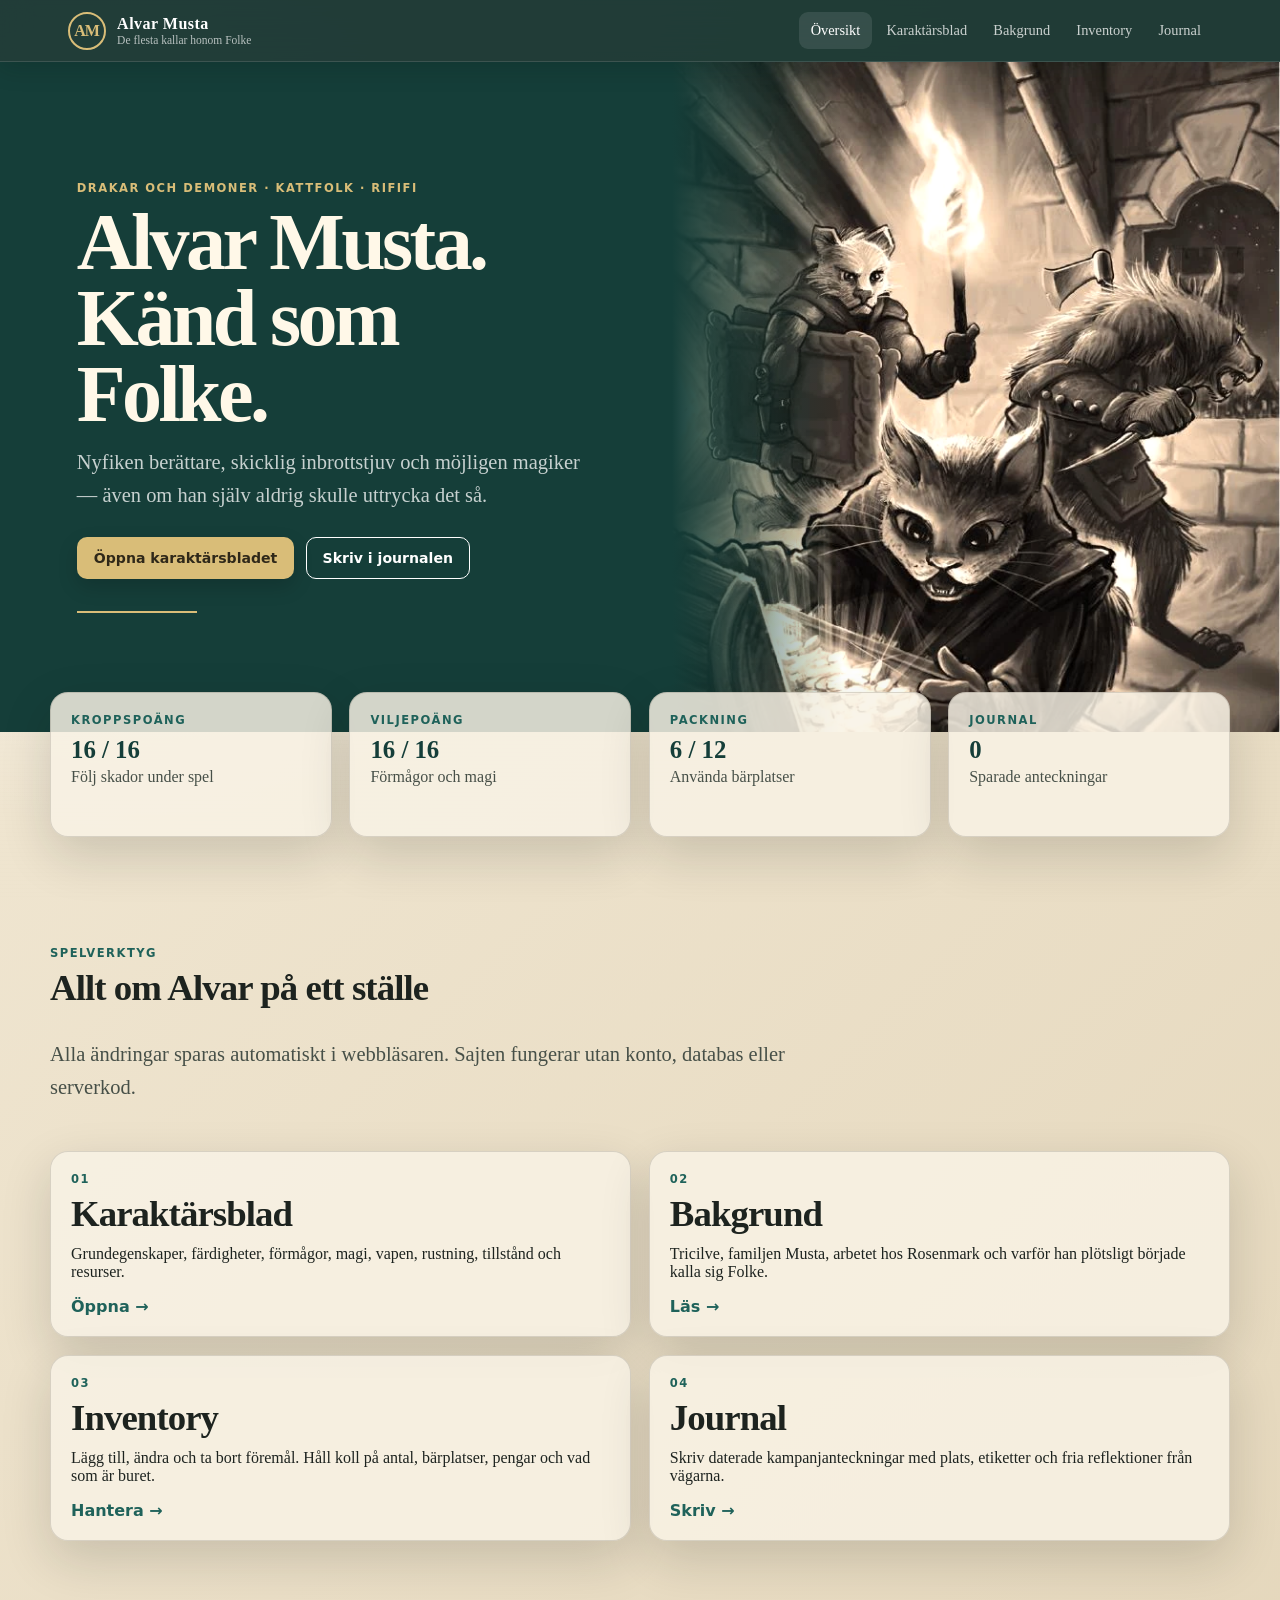
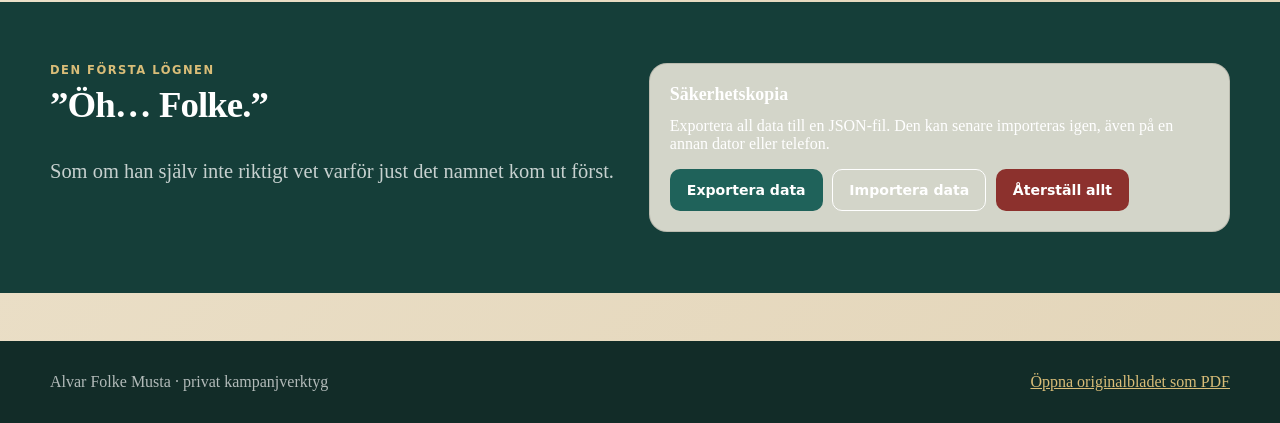
==== index.html @ 30d2c409 "DoD .1" ====
<!doctype html>
<html lang="sv">
<head>
  <meta charset="utf-8">
  <meta name="viewport" content="width=device-width, initial-scale=1">
  <meta name="description" content="Karaktärssida och kampanjverktyg för Alvar Folke Musta i Drakar och Demoner.">
  <title>Alvar Musta — känd som Folke</title>
  <link rel="icon" href="assets/images/favicon.svg" type="image/svg+xml">
  <link rel="stylesheet" href="assets/css/styles.css">
  <script defer src="assets/js/app.js"></script>
  <script defer src="assets/js/home.js"></script>
</head>
<body>
  <header class="site-header">
    <div class="header-inner">
      <a class="brand" href="index.html">
        <span class="brand-mark">AM</span>
        <span><strong>Alvar Musta</strong><small>De flesta kallar honom Folke</small></span>
      </a>
      <button class="nav-toggle" type="button" aria-expanded="false" aria-label="Öppna meny">Meny</button>
      <nav class="site-nav" aria-label="Huvudmeny">
        <a class="active" href="index.html">Översikt</a>
        <a href="character.html">Karaktärsblad</a>
        <a href="background.html">Bakgrund</a>
        <a href="inventory.html">Inventory</a>
        <a href="journal.html">Journal</a>
      </nav>
    </div>
  </header>

  <main>
    <section class="hero">
      <div class="hero-copy">
        <p class="eyebrow">Drakar och Demoner · Kattfolk · Rififi</p>
        <h1>Alvar Musta.<br>Känd som Folke.</h1>
        <p class="lead">Nyfiken berättare, skicklig inbrottstjuv och möjligen magiker — även om han själv aldrig skulle uttrycka det så.</p>
        <div class="hero-actions">
          <a class="btn btn-primary" href="character.html">Öppna karaktärsbladet</a>
          <a class="btn btn-ghost" href="journal.html">Skriv i journalen</a>
        </div>
      </div>
      <div class="hero-art">
        <img src="assets/images/kattfolkstjuvar.webp" alt="Kattfolkstjuvar undersöker en skattkista i ett stenvalv">
      </div>
    </section>

    <section class="quick-facts container">
      <div class="grid grid-4">
        <div class="card fact"><p class="eyebrow">Kroppspoäng</p><strong id="home-hp">16 / 16</strong><span>Följ skador under spel</span></div>
        <div class="card fact"><p class="eyebrow">Viljepoäng</p><strong id="home-wp">16 / 16</strong><span>Förmågor och magi</span></div>
        <div class="card fact"><p class="eyebrow">Packning</p><strong id="home-inventory">6 / 12</strong><span>Använda bärplatser</span></div>
        <div class="card fact"><p class="eyebrow">Journal</p><strong id="home-journal">0</strong><span>Sparade anteckningar</span></div>
      </div>
    </section>

    <section class="section container">
      <div class="page-head">
        <p class="eyebrow">Spelverktyg</p>
        <h2>Allt om Alvar på ett ställe</h2>
        <p class="lead">Alla ändringar sparas automatiskt i webbläsaren. Sajten fungerar utan konto, databas eller serverkod.</p>
      </div>
      <div class="grid grid-2">
        <a class="card link-card" href="character.html">
          <p class="eyebrow">01</p>
          <h2>Karaktärsblad</h2>
          <p>Grundegenskaper, färdigheter, förmågor, magi, vapen, rustning, tillstånd och resurser.</p>
          <span class="arrow">Öppna →</span>
        </a>
        <a class="card link-card" href="background.html">
          <p class="eyebrow">02</p>
          <h2>Bakgrund</h2>
          <p>Tricilve, familjen Musta, arbetet hos Rosenmark och varför han plötsligt började kalla sig Folke.</p>
          <span class="arrow">Läs →</span>
        </a>
        <a class="card link-card" href="inventory.html">
          <p class="eyebrow">03</p>
          <h2>Inventory</h2>
          <p>Lägg till, ändra och ta bort föremål. Håll koll på antal, bärplatser, pengar och vad som är buret.</p>
          <span class="arrow">Hantera →</span>
        </a>
        <a class="card link-card" href="journal.html">
          <p class="eyebrow">04</p>
          <h2>Journal</h2>
          <p>Skriv daterade kampanjanteckningar med plats, etiketter och fria reflektioner från vägarna.</p>
          <span class="arrow">Skriv →</span>
        </a>
      </div>
    </section>

    <section class="section section-dark">
      <div class="container grid grid-2">
        <div>
          <p class="eyebrow">Den första lögnen</p>
          <h2>”Öh… Folke.”</h2>
          <p class="lead">Som om han själv inte riktigt vet varför just det namnet kom ut först.</p>
        </div>
        <div class="card card-flat">
          <h3>Säkerhetskopia</h3>
          <p>Exportera all data till en JSON-fil. Den kan senare importeras igen, även på en annan dator eller telefon.</p>
          <div class="tools">
            <button class="btn btn-secondary" type="button" data-export>Exportera data</button>
            <label class="btn btn-ghost" for="import-home">Importera data</label>
            <input id="import-home" type="file" accept="application/json,.json" data-import hidden>
            <button class="btn btn-danger" type="button" data-reset>Återställ allt</button>
          </div>
        </div>
      </div>
    </section>
  </main>

  <footer class="site-footer">
    <div class="container footer-inner">
      <span>Alvar Folke Musta · privat kampanjverktyg</span>
      <a href="assets/docs/Alvar-Folke-Musta-karaktarsblad.pdf">Öppna originalbladet som PDF</a>
    </div>
  </footer>
  <div id="toast" class="toast" role="status" aria-live="polite"></div>
</body>
</html>
---- assets/css/styles.css ----
:root {
  --ink: #1d231f;
  --ink-soft: #475048;
  --paper: #efe5cf;
  --paper-light: #f8f2e5;
  --paper-dark: #d8c9aa;
  --green: #1f625a;
  --green-dark: #153e39;
  --gold: #b58a45;
  --gold-light: #d9bd78;
  --red: #8c312d;
  --shadow: 0 18px 50px rgba(20, 24, 20, 0.16);
  --line: rgba(57, 67, 57, 0.2);
  --radius: 18px;
}

* { box-sizing: border-box; }
html { scroll-behavior: smooth; }
body {
  margin: 0;
  color: var(--ink);
  font-family: Georgia, 'Times New Roman', serif;
  background:
    radial-gradient(circle at 12% 15%, rgba(255,255,255,.72), transparent 26%),
    radial-gradient(circle at 88% 10%, rgba(181,138,69,.12), transparent 22%),
    linear-gradient(135deg, #f3ead7 0%, #e3d5b9 100%);
  min-height: 100vh;
}
body::before {
  content: '';
  position: fixed;
  inset: 0;
  pointer-events: none;
  opacity: .22;
  background-image:
    repeating-linear-gradient(0deg, transparent 0 3px, rgba(70,55,35,.04) 4px),
    repeating-linear-gradient(90deg, transparent 0 5px, rgba(70,55,35,.025) 6px);
  z-index: -1;
}
a { color: var(--green-dark); }
button, input, textarea, select { font: inherit; }
button { cursor: pointer; }
img { max-width: 100%; display: block; }

.site-header {
  position: sticky;
  top: 0;
  z-index: 50;
  backdrop-filter: blur(14px);
  background: rgba(20, 49, 45, .94);
  color: white;
  border-bottom: 1px solid rgba(255,255,255,.12);
  box-shadow: 0 6px 24px rgba(8,20,18,.18);
}
.header-inner {
  max-width: 1180px;
  margin: 0 auto;
  padding: .72rem 1.1rem;
  display: flex;
  align-items: center;
  gap: 1rem;
}
.brand {
  color: white;
  text-decoration: none;
  display: flex;
  align-items: center;
  gap: .72rem;
  min-width: 240px;
}
.brand-mark {
  width: 38px;
  height: 38px;
  border-radius: 50%;
  border: 2px solid var(--gold-light);
  display: grid;
  place-items: center;
  color: var(--gold-light);
  font-weight: 700;
  letter-spacing: -.06em;
}
.brand strong { display: block; font-size: 1rem; letter-spacing: .03em; }
.brand small { display: block; color: rgba(255,255,255,.68); font-size: .72rem; margin-top: .1rem; }
.nav-toggle {
  display: none;
  margin-left: auto;
  background: transparent;
  color: white;
  border: 1px solid rgba(255,255,255,.3);
  border-radius: 10px;
  padding: .55rem .7rem;
}
.site-nav {
  margin-left: auto;
  display: flex;
  gap: .2rem;
  align-items: center;
}
.site-nav a {
  color: rgba(255,255,255,.76);
  text-decoration: none;
  padding: .62rem .72rem;
  border-radius: 9px;
  font-size: .9rem;
}
.site-nav a:hover, .site-nav a.active { color: white; background: rgba(255,255,255,.1); }

main { min-height: calc(100vh - 170px); }
.container { width: min(1180px, calc(100% - 2rem)); margin: 0 auto; }
.page-head { padding: 3rem 0 1.7rem; }
.eyebrow {
  margin: 0 0 .55rem;
  color: var(--green);
  font-family: system-ui, sans-serif;
  text-transform: uppercase;
  font-weight: 800;
  letter-spacing: .13em;
  font-size: .72rem;
}
h1, h2, h3, p { margin-top: 0; }
h1 { font-size: clamp(2.3rem, 7vw, 5rem); line-height: .95; letter-spacing: -.045em; margin-bottom: .9rem; }
h2 { font-size: clamp(1.55rem, 3vw, 2.3rem); line-height: 1.05; letter-spacing: -.025em; }
h3 { font-size: 1.12rem; }
.lead { font-size: clamp(1.05rem, 2vw, 1.28rem); color: var(--ink-soft); max-width: 760px; line-height: 1.6; }
.muted { color: var(--ink-soft); }
.small { font-size: .84rem; }

.hero {
  min-height: 650px;
  display: grid;
  grid-template-columns: 1.05fr .95fr;
  overflow: hidden;
  background: var(--green-dark);
  color: white;
}
.hero-copy {
  padding: clamp(3rem, 8vw, 7rem) clamp(1.5rem, 6vw, 6rem);
  align-self: center;
  position: relative;
}
.hero-copy::after {
  content: '';
  width: 120px;
  height: 2px;
  background: var(--gold-light);
  display: block;
  margin-top: 2rem;
}
.hero h1 { color: #fff8e8; max-width: 720px; }
.hero .eyebrow { color: var(--gold-light); }
.hero .lead { color: rgba(255,255,255,.76); }
.hero-art { position: relative; min-height: 500px; }
.hero-art img { width: 100%; height: 100%; object-fit: cover; object-position: center 30%; filter: sepia(.08) contrast(1.02); }
.hero-art::after { content: ''; position: absolute; inset: 0; background: linear-gradient(90deg, var(--green-dark), transparent 28%); }
.hero-actions { display: flex; flex-wrap: wrap; gap: .7rem; margin-top: 1.6rem; }

.btn {
  display: inline-flex;
  align-items: center;
  justify-content: center;
  gap: .45rem;
  min-height: 42px;
  padding: .68rem 1rem;
  border-radius: 10px;
  border: 1px solid transparent;
  text-decoration: none;
  font-family: system-ui, sans-serif;
  font-weight: 750;
  font-size: .88rem;
  transition: transform .15s ease, box-shadow .15s ease, background .15s ease;
}
.btn:hover { transform: translateY(-1px); }
.btn-primary { background: var(--gold-light); color: #2f2819; box-shadow: 0 8px 20px rgba(0,0,0,.16); }
.btn-secondary { background: var(--green); color: white; }
.btn-ghost { background: transparent; border-color: currentColor; color: inherit; }
.btn-danger { background: var(--red); color: white; }
.btn-small { min-height: 34px; padding: .45rem .65rem; font-size: .78rem; }

.section { padding: 3.8rem 0; }
.section-tight { padding: 2rem 0 3.5rem; }
.section-dark { background: var(--green-dark); color: white; }
.section-dark .muted { color: rgba(255,255,255,.68); }
.grid { display: grid; gap: 1.1rem; }
.grid-2 { grid-template-columns: repeat(2, minmax(0,1fr)); }
.grid-3 { grid-template-columns: repeat(3, minmax(0,1fr)); }
.grid-4 { grid-template-columns: repeat(4, minmax(0,1fr)); }

.card {
  background: rgba(248,242,229,.84);
  border: 1px solid rgba(75,70,55,.18);
  border-radius: var(--radius);
  padding: 1.25rem;
  box-shadow: var(--shadow);
}
.card-flat { box-shadow: none; }
.card h2, .card h3 { margin-bottom: .75rem; }
.link-card { text-decoration: none; color: inherit; transition: transform .18s ease, box-shadow .18s ease; }
.link-card:hover { transform: translateY(-4px); box-shadow: 0 22px 55px rgba(20,24,20,.2); }
.link-card .arrow { color: var(--green); font-family: system-ui, sans-serif; font-weight: 800; }

.quick-facts { margin-top: -2.5rem; position: relative; z-index: 5; }
.fact { min-height: 145px; }
.fact strong { display:block; font-size: 1.55rem; color: var(--green-dark); margin-bottom: .25rem; }
.fact span { color: var(--ink-soft); }

.stat-grid { display: grid; grid-template-columns: repeat(6, minmax(95px,1fr)); gap: .7rem; }
.stat-card {
  background: var(--green-dark);
  color: white;
  border-radius: 16px;
  padding: 1rem .75rem;
  text-align: center;
  border: 1px solid rgba(255,255,255,.12);
  box-shadow: 0 14px 25px rgba(20,49,45,.15);
}
.stat-card label { display:block; text-transform: uppercase; font-family: system-ui, sans-serif; letter-spacing:.08em; font-size:.68rem; color:rgba(255,255,255,.68); }
.stat-card input {
  width: 100%;
  border: 0;
  background: transparent;
  color: white;
  text-align: center;
  font-size: 2rem;
  font-weight: 700;
  font-family: Georgia, serif;
  padding: .25rem 0;
}
.stat-card .abbr { color: var(--gold-light); font-family: system-ui, sans-serif; font-size: .72rem; }

.tracker-grid { display: grid; grid-template-columns: repeat(2,minmax(0,1fr)); gap: 1rem; }
.tracker { background: rgba(255,255,255,.5); border-radius: 16px; padding: 1rem; border: 1px solid var(--line); }
.tracker-head { display:flex; align-items:center; justify-content:space-between; gap:1rem; margin-bottom:.75rem; }
.counter { display:flex; align-items:center; gap:.45rem; }
.counter input { width: 64px; text-align:center; font-weight:700; }
.pips { display:flex; flex-wrap:wrap; gap:5px; }
.pip { width:18px; height:18px; border-radius:50%; border:2px solid var(--green); background:transparent; }
.pip.filled { background:var(--green); }

.conditions { display:grid; grid-template-columns:repeat(3,minmax(0,1fr)); gap:.6rem; }
.condition {
  border:1px solid var(--line);
  background:rgba(255,255,255,.45);
  border-radius:12px;
  padding:.7rem;
  display:flex;
  align-items:center;
  gap:.55rem;
  font-family:system-ui,sans-serif;
  font-size:.86rem;
}
.condition input { accent-color: var(--red); width:18px; height:18px; }
.condition:has(input:checked) { background:rgba(140,49,45,.12); border-color:rgba(140,49,45,.4); }

.skill-toolbar { display:flex; align-items:center; justify-content:space-between; gap:1rem; flex-wrap:wrap; margin-bottom:1rem; }
.search { min-width:min(100%,320px); }
.skill-list { display:grid; grid-template-columns:repeat(2,minmax(0,1fr)); gap:.45rem .8rem; }
.skill-row {
  display:grid;
  grid-template-columns:1fr 62px;
  align-items:center;
  gap:.5rem;
  padding:.55rem .65rem;
  border-bottom:1px solid var(--line);
}
.skill-row input { width:100%; text-align:center; }
.skill-name { font-size:.92rem; }
.skill-name small { color:var(--ink-soft); }

input, textarea, select {
  color: var(--ink);
  background: rgba(255,255,255,.68);
  border: 1px solid rgba(66,72,65,.28);
  border-radius: 9px;
  padding: .62rem .7rem;
  outline: none;
}
input:focus, textarea:focus, select:focus { border-color: var(--green); box-shadow: 0 0 0 3px rgba(31,98,90,.12); }
textarea { width:100%; min-height:130px; resize:vertical; line-height:1.55; }
label.field { display:grid; gap:.35rem; font-family:system-ui,sans-serif; font-size:.82rem; color:var(--ink-soft); }
.form-grid { display:grid; grid-template-columns:repeat(2,minmax(0,1fr)); gap:.8rem; }
.form-grid .full { grid-column:1/-1; }

.table-wrap { overflow-x:auto; border-radius:14px; border:1px solid var(--line); }
table { width:100%; border-collapse:collapse; min-width:680px; background:rgba(255,255,255,.42); }
th, td { padding:.75rem; text-align:left; border-bottom:1px solid var(--line); vertical-align:top; }
th { font-family:system-ui,sans-serif; text-transform:uppercase; letter-spacing:.06em; font-size:.7rem; background:rgba(31,98,90,.09); }
td input, td select { width:100%; min-width:70px; }
.icon-button { border:0; border-radius:8px; padding:.48rem .62rem; background:rgba(140,49,45,.1); color:var(--red); font-family:system-ui,sans-serif; font-weight:700; }
.icon-button:hover { background:rgba(140,49,45,.18); }

.coin-grid { display:grid; grid-template-columns:repeat(3,1fr); gap:.7rem; }
.coin { text-align:center; }
.coin label { display:block; font-family:system-ui,sans-serif; font-size:.7rem; text-transform:uppercase; letter-spacing:.08em; color:var(--ink-soft); }
.coin input { width:100%; text-align:center; font-size:1.4rem; font-weight:700; }

.backstory-layout { display:grid; grid-template-columns:minmax(0,1.4fr) minmax(260px,.6fr); gap:1.5rem; align-items:start; }
.prose { font-size:1.06rem; line-height:1.82; }
.prose p { margin-bottom:1.25rem; }
.quote {
  font-size:1.45rem;
  line-height:1.35;
  padding:1.3rem 1.4rem;
  border-left:5px solid var(--gold);
  background:rgba(181,138,69,.1);
  border-radius:0 14px 14px 0;
}
.sticky { position:sticky; top:90px; }
.map-panel { overflow:hidden; padding:0; }
.map-panel img { width:100%; aspect-ratio:1/1; object-fit:cover; object-position:center; }
.map-caption { padding:1rem; }
.dl { display:grid; grid-template-columns:max-content 1fr; gap:.45rem .8rem; }
.dl dt { font-family:system-ui,sans-serif; font-weight:800; color:var(--green-dark); }
.dl dd { margin:0; }

.journal-compose { margin-bottom:1.2rem; }
.journal-list { display:grid; gap:1rem; }
.journal-entry { position:relative; }
.journal-meta { display:flex; gap:.7rem; flex-wrap:wrap; align-items:center; color:var(--ink-soft); font-family:system-ui,sans-serif; font-size:.78rem; }
.journal-body { white-space:pre-wrap; line-height:1.65; margin-top:.9rem; }
.tag { display:inline-flex; align-items:center; border-radius:999px; padding:.25rem .55rem; background:rgba(31,98,90,.1); color:var(--green-dark); font-size:.72rem; font-family:system-ui,sans-serif; }
.entry-actions { display:flex; gap:.4rem; flex-wrap:wrap; margin-top:1rem; }
.empty-state { padding:2.5rem; text-align:center; border:1px dashed rgba(66,72,65,.35); border-radius:16px; color:var(--ink-soft); }

.sheet-preview { overflow:hidden; padding:0; }
.sheet-preview img { width:100%; }
.sheet-preview .sheet-actions { padding:1rem; display:flex; gap:.6rem; flex-wrap:wrap; }

.tools { display:flex; gap:.6rem; flex-wrap:wrap; }
.toast {
  position:fixed;
  left:50%;
  bottom:1.25rem;
  transform:translate(-50%, 140%);
  background:#142c29;
  color:white;
  border:1px solid rgba(255,255,255,.12);
  box-shadow:0 12px 35px rgba(0,0,0,.28);
  padding:.75rem 1rem;
  border-radius:10px;
  font-family:system-ui,sans-serif;
  font-size:.86rem;
  z-index:100;
  transition:transform .22s ease;
}
.toast.show { transform:translate(-50%,0); }

.site-footer { margin-top:3rem; padding:2rem 0; background:#122c28; color:rgba(255,255,255,.68); }
.footer-inner { display:flex; align-items:center; justify-content:space-between; gap:1rem; flex-wrap:wrap; }
.site-footer a { color:var(--gold-light); }

@media (max-width: 900px) {
  .hero { grid-template-columns:1fr; }
  .hero-art { order:-1; min-height:360px; max-height:520px; }
  .hero-art::after { background:linear-gradient(0deg,var(--green-dark),transparent 35%); }
  .hero-copy { padding-top:2.5rem; }
  .grid-4 { grid-template-columns:repeat(2,minmax(0,1fr)); }
  .grid-3 { grid-template-columns:repeat(2,minmax(0,1fr)); }
  .stat-grid { grid-template-columns:repeat(3,minmax(90px,1fr)); }
  .backstory-layout { grid-template-columns:1fr; }
  .sticky { position:static; }
}
@media (max-width: 720px) {
  .header-inner { flex-wrap:wrap; }
  .brand { min-width:0; }
  .nav-toggle { display:block; }
  .site-nav { display:none; width:100%; margin:0; flex-direction:column; align-items:stretch; padding:.5rem 0; }
  .site-nav.open { display:flex; }
  .site-nav a { width:100%; }
  .grid-2, .grid-3, .grid-4, .tracker-grid, .form-grid { grid-template-columns:1fr; }
  .stat-grid { grid-template-columns:repeat(2,minmax(90px,1fr)); }
  .skill-list { grid-template-columns:1fr; }
  .conditions { grid-template-columns:repeat(2,minmax(0,1fr)); }
  .quick-facts { margin-top:0; padding-top:1rem; }
  .page-head { padding-top:2rem; }
  .footer-inner { align-items:flex-start; flex-direction:column; }
}
@media print {
  .site-header, .site-footer, .no-print, .btn, .tools { display:none !important; }
  body { background:white; }
  .card { box-shadow:none; break-inside:avoid; }
  main { min-height:0; }
}

.capacity-summary { display:flex; align-items:baseline; gap:.55rem; margin-bottom:.8rem; }
.capacity-summary strong { font-size:2rem; color:var(--green-dark); }
.capacity-summary span { color:var(--ink-soft); }
.capacity-track { height:12px; border-radius:999px; overflow:hidden; background:rgba(31,98,90,.12); border:1px solid rgba(31,98,90,.18); }
.capacity-bar { height:100%; width:0; border-radius:inherit; background:var(--green); transition:width .25s ease; }
.capacity-bar[data-over="true"] { background:var(--red); }

[hidden] { display: none !important; }
.section-dark .eyebrow { color: var(--gold-light); }
.section-dark .lead { color: rgba(255,255,255,.76); }
.toast { opacity:0; visibility:hidden; }
.toast.show { opacity:1; visibility:visible; }
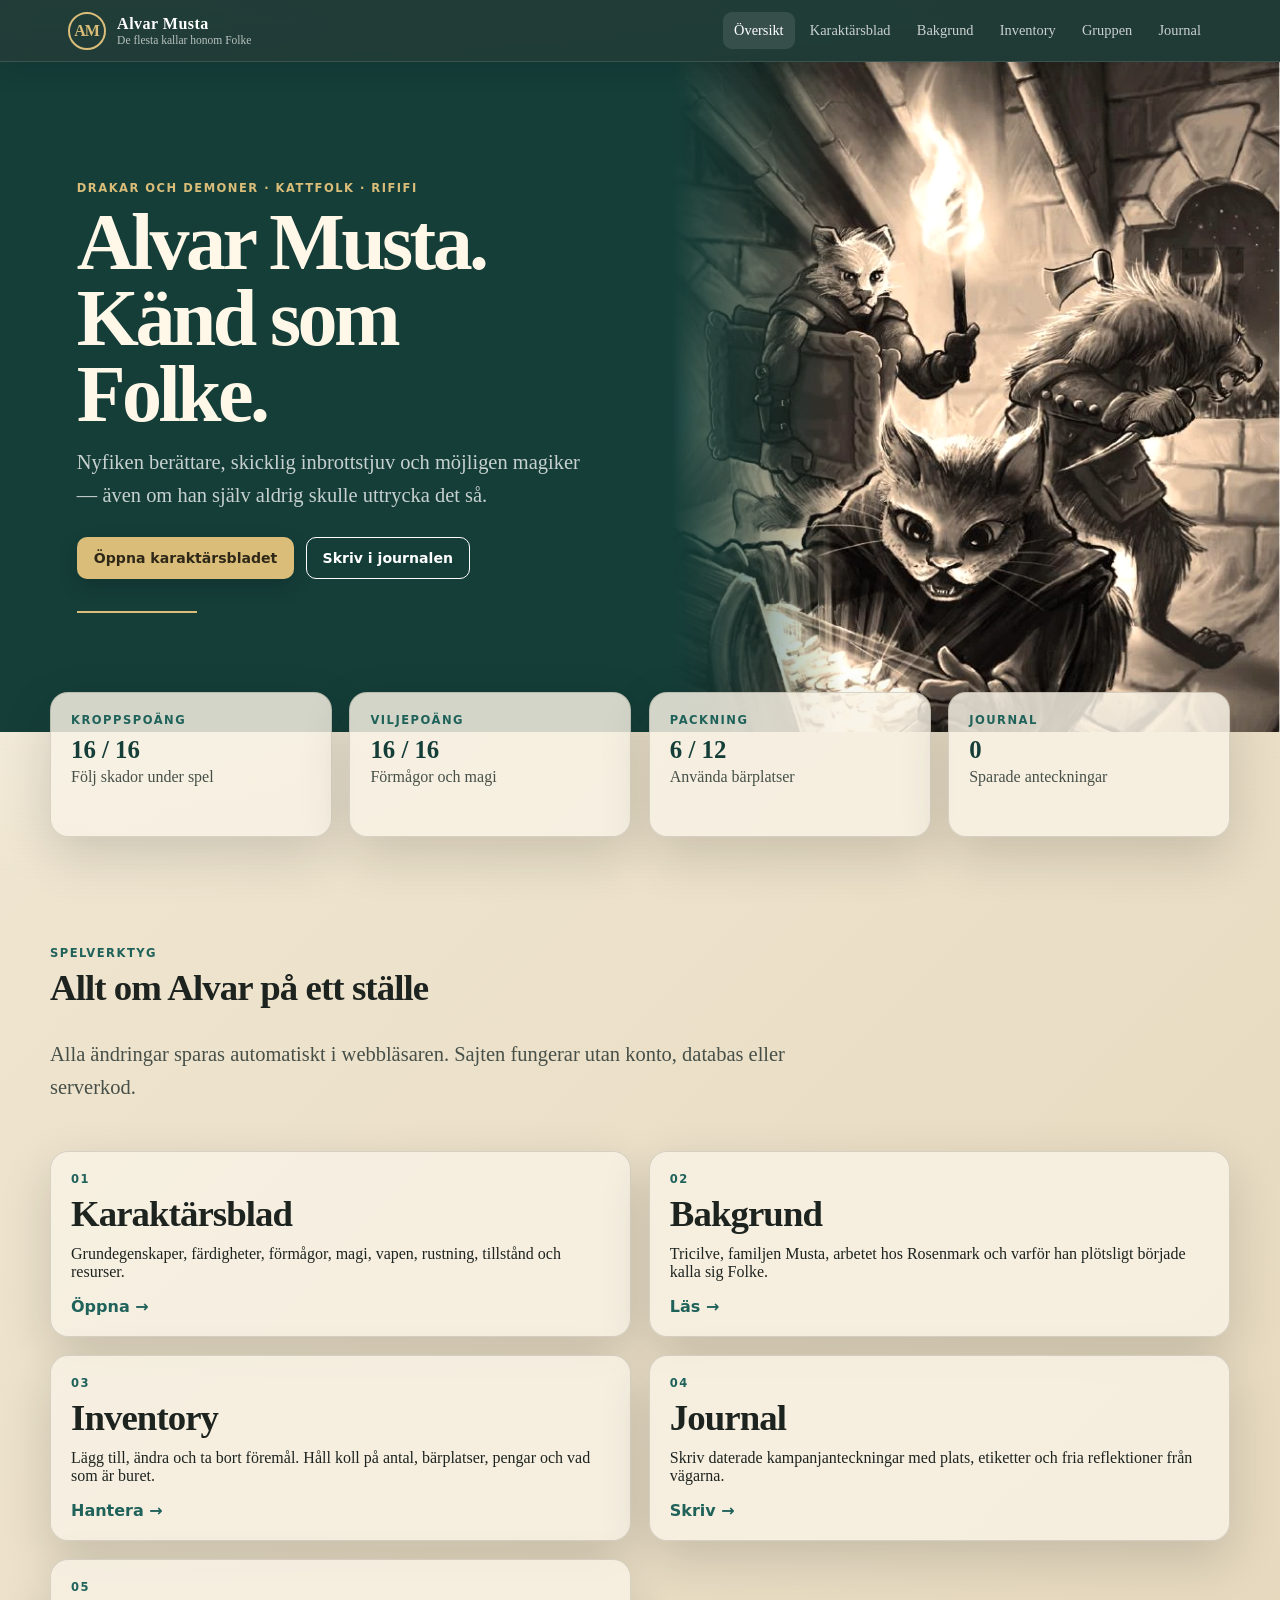
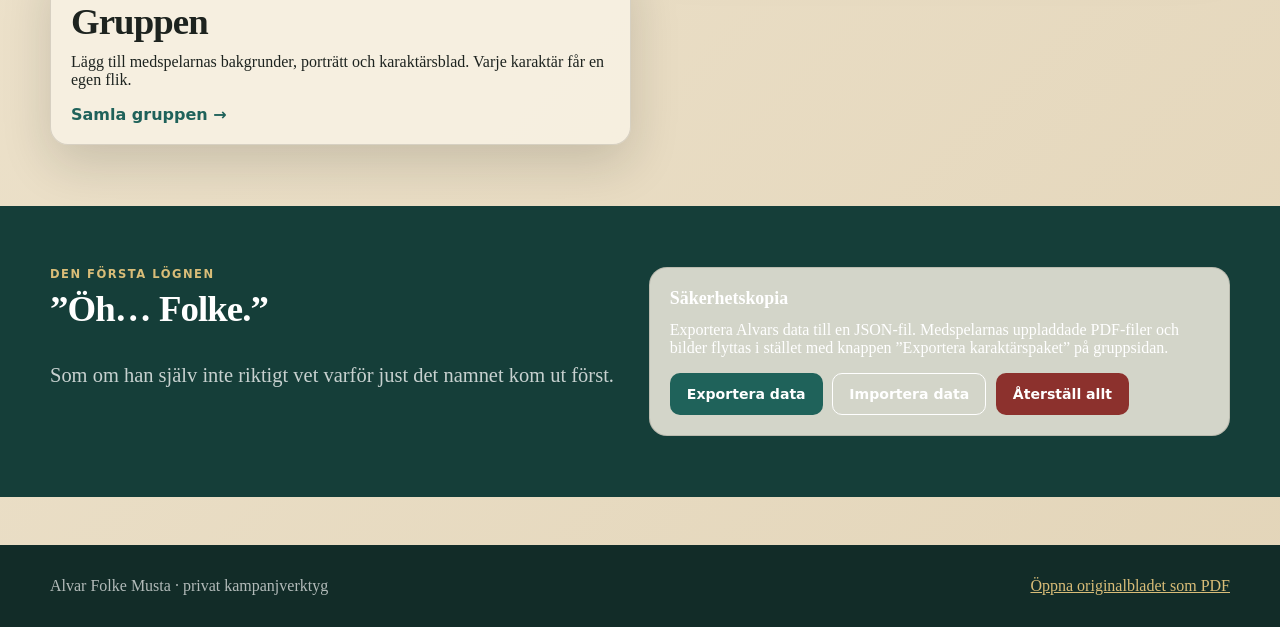
==== commit 202d2c40: "DOD grupp" ====
--- a/index.html
+++ b/index.html
@@ -23,6 +23,7 @@
         <a href="character.html">Karaktärsblad</a>
         <a href="background.html">Bakgrund</a>
         <a href="inventory.html">Inventory</a>
+        <a href="party.html">Gruppen</a>
         <a href="journal.html">Journal</a>
       </nav>
     </div>
@@ -84,6 +85,12 @@
           <p>Skriv daterade kampanjanteckningar med plats, etiketter och fria reflektioner från vägarna.</p>
           <span class="arrow">Skriv →</span>
         </a>
+        <a class="card link-card" href="party.html">
+          <p class="eyebrow">05</p>
+          <h2>Gruppen</h2>
+          <p>Lägg till medspelarnas bakgrunder, porträtt och karaktärsblad. Varje karaktär får en egen flik.</p>
+          <span class="arrow">Samla gruppen →</span>
+        </a>
       </div>
     </section>
 
@@ -96,7 +103,7 @@
         </div>
         <div class="card card-flat">
           <h3>Säkerhetskopia</h3>
-          <p>Exportera all data till en JSON-fil. Den kan senare importeras igen, även på en annan dator eller telefon.</p>
+          <p>Exportera Alvars data till en JSON-fil. Medspelarnas uppladdade PDF-filer och bilder flyttas i stället med knappen ”Exportera karaktärspaket” på gruppsidan.</p>
           <div class="tools">
             <button class="btn btn-secondary" type="button" data-export>Exportera data</button>
             <label class="btn btn-ghost" for="import-home">Importera data</label>
--- a/assets/css/styles.css
+++ b/assets/css/styles.css
@@ -393,3 +393,194 @@
 .section-dark .lead { color: rgba(255,255,255,.76); }
 .toast { opacity:0; visibility:hidden; }
 .toast.show { opacity:1; visibility:visible; }
+
+/* Gruppens karaktärer */
+.notice-card {
+  display: flex;
+  gap: .8rem;
+  align-items: flex-start;
+  padding: 1rem 1.15rem;
+  border: 1px solid rgba(181,138,69,.38);
+  border-left: 5px solid var(--gold);
+  background: rgba(255,248,230,.7);
+  border-radius: 14px;
+  font-family: system-ui, sans-serif;
+  line-height: 1.45;
+}
+.notice-card span { color: var(--ink-soft); }
+.party-toolbar { display:flex; align-items:center; justify-content:space-between; gap:1rem; flex-wrap:wrap; }
+.party-tabs { display:flex; gap:.45rem; flex-wrap:wrap; min-height:42px; }
+.party-tab {
+  min-height: 40px;
+  border: 1px solid rgba(31,98,90,.28);
+  border-radius: 999px;
+  padding: .55rem .9rem;
+  background: rgba(255,255,255,.48);
+  color: var(--green-dark);
+  font-family: system-ui, sans-serif;
+  font-weight: 750;
+}
+.party-tab:hover, .party-tab.active { background: var(--green-dark); color:white; border-color:var(--green-dark); }
+.upload-grid { display:grid; grid-template-columns:repeat(2,minmax(0,1fr)); gap:.8rem; }
+.upload-box {
+  min-height: 135px;
+  border: 2px dashed rgba(31,98,90,.35);
+  border-radius: 15px;
+  padding: 1rem;
+  display:flex;
+  flex-direction:column;
+  justify-content:center;
+  align-items:center;
+  text-align:center;
+  gap:.3rem;
+  background:rgba(31,98,90,.04);
+  font-family:system-ui,sans-serif;
+  cursor:pointer;
+}
+.upload-box:hover { border-color:var(--green); background:rgba(31,98,90,.08); }
+.upload-box span { color:var(--ink-soft); font-size:.82rem; }
+.upload-box .upload-name { color:var(--green-dark); font-weight:700; margin-top:.35rem; overflow-wrap:anywhere; }
+.party-profile { display:grid; grid-template-columns:210px minmax(0,1fr); gap:1.5rem; align-items:center; margin-bottom:1.2rem; }
+.party-profile h1 { font-size:clamp(2.2rem,5vw,4.6rem); }
+.party-portrait {
+  aspect-ratio:1/1;
+  border-radius:18px;
+  overflow:hidden;
+  background:var(--green-dark);
+  color:var(--gold-light);
+  display:grid;
+  place-items:center;
+  border:1px solid rgba(31,98,90,.35);
+}
+.party-portrait span { font-size:3.4rem; font-weight:800; letter-spacing:-.08em; font-family:system-ui,sans-serif; }
+.party-portrait img { width:100%; height:100%; object-fit:cover; }
+.party-facts { display:grid; grid-template-columns:repeat(3,minmax(0,1fr)); gap:.65rem; margin:1.1rem 0 0; }
+.party-facts div { padding:.65rem .75rem; border:1px solid var(--line); border-radius:11px; background:rgba(255,255,255,.35); }
+.party-facts dt { font-family:system-ui,sans-serif; font-size:.68rem; text-transform:uppercase; letter-spacing:.08em; color:var(--ink-soft); }
+.party-facts dd { margin:.18rem 0 0; font-weight:700; }
+.party-content-grid { display:grid; grid-template-columns:minmax(0,1.35fr) minmax(320px,.65fr); gap:1.2rem; align-items:start; }
+.party-main-column, .party-side-column { display:grid; gap:1.2rem; }
+.party-background { white-space:pre-wrap; line-height:1.75; font-size:1.02rem; }
+.character-sheet-card { overflow:hidden; }
+.party-sheet-pdf { width:100%; height:720px; border:1px solid var(--line); border-radius:12px; margin-bottom:.8rem; background:white; }
+.party-sheet-image { width:100%; border:1px solid var(--line); border-radius:12px; background:white; }
+.mini-stat-grid { display:grid; grid-template-columns:repeat(3,minmax(0,1fr)); gap:.55rem; }
+.mini-stat { display:flex; align-items:baseline; justify-content:space-between; gap:.5rem; padding:.65rem; border-radius:10px; background:rgba(31,98,90,.08); }
+.mini-stat span { text-transform:capitalize; font-family:system-ui,sans-serif; font-size:.78rem; color:var(--ink-soft); }
+.mini-stat strong { color:var(--green-dark); font-size:1.25rem; }
+.value-list { list-style:none; margin:0; padding:0; display:grid; gap:.35rem; }
+.value-list li { display:flex; justify-content:space-between; gap:1rem; padding:.5rem .2rem; border-bottom:1px solid var(--line); }
+
+@media (max-width: 900px) {
+  .party-content-grid { grid-template-columns:1fr; }
+  .party-sheet-pdf { height:650px; }
+}
+@media (max-width: 720px) {
+  .upload-grid, .party-facts, .mini-stat-grid { grid-template-columns:1fr; }
+  .party-profile { grid-template-columns:1fr; }
+  .party-portrait { width:min(240px,100%); }
+  .party-sheet-pdf { height:520px; }
+  .notice-card { flex-direction:column; }
+}
+
+/* Rustning och skydd */
+.subsection-head { margin: 1.8rem 0 1rem; padding-top: 1.4rem; border-top: 1px solid var(--line); }
+.subsection-head.compact { margin: .6rem 0 0; padding-top: 1rem; }
+.subsection-head h2, .subsection-head h3 { margin-bottom: .45rem; }
+.armor-editor { display: grid; gap: 1rem; }
+.armor-selector-grid, .quick-armor-fields, .armor-custom-grid {
+  display: grid;
+  grid-template-columns: repeat(2, minmax(0, 1fr));
+  gap: .8rem;
+}
+.armor-custom-grid {
+  padding: .9rem;
+  border: 1px dashed rgba(31,98,90,.35);
+  border-radius: 13px;
+  background: rgba(31,98,90,.045);
+}
+.armor-custom-grid .full { grid-column: 1 / -1; }
+.armor-summary {
+  display: grid;
+  grid-template-columns: 150px minmax(0,1fr);
+  gap: 1rem;
+  align-items: center;
+  padding: 1rem;
+  border: 1px solid rgba(31,98,90,.23);
+  border-radius: 15px;
+  background: rgba(31,98,90,.065);
+}
+.armor-summary.compact-summary { grid-template-columns: 105px minmax(0,1fr); padding: .85rem; }
+.armor-summary h2, .armor-summary h3 { margin-bottom: .45rem; }
+.armor-score {
+  min-height: 120px;
+  display: grid;
+  place-items: center;
+  align-content: center;
+  text-align: center;
+  border-radius: 14px;
+  color: white;
+  background: var(--green-dark);
+  padding: .8rem;
+}
+.compact-summary .armor-score { min-height: 100px; }
+.armor-score span {
+  font-family: system-ui, sans-serif;
+  text-transform: uppercase;
+  letter-spacing: .1em;
+  font-size: .68rem;
+  color: rgba(255,255,255,.68);
+}
+.armor-score strong { font-size: 3.25rem; line-height: 1; color: var(--gold-light); }
+.armor-score small { font-family: system-ui, sans-serif; color: rgba(255,255,255,.72); line-height: 1.3; }
+.armor-effects { margin: 0; padding-left: 1.15rem; line-height: 1.55; }
+.armor-effects li + li { margin-top: .35rem; }
+.damage-protection-grid {
+  display: grid;
+  grid-template-columns: repeat(3, minmax(0,1fr));
+  gap: .65rem;
+}
+.damage-protection-grid > div {
+  padding: .75rem .85rem;
+  border: 1px solid var(--line);
+  border-radius: 11px;
+  background: rgba(255,255,255,.42);
+  display: flex;
+  align-items: baseline;
+  justify-content: space-between;
+  gap: .6rem;
+}
+.damage-protection-grid span { font-family: system-ui, sans-serif; font-size: .78rem; color: var(--ink-soft); }
+.damage-protection-grid strong { font-size: 1.45rem; color: var(--green-dark); }
+.damage-protection-grid small { display: block; color: var(--ink-soft); font-size: .68rem; }
+.compact-protection { margin-top: .8rem; }
+.armor-rules {
+  border: 1px solid var(--line);
+  border-radius: 12px;
+  background: rgba(255,255,255,.35);
+  overflow: hidden;
+}
+.armor-rules summary {
+  padding: .8rem .9rem;
+  cursor: pointer;
+  color: var(--green-dark);
+  font-family: system-ui, sans-serif;
+  font-weight: 800;
+}
+.armor-rules[open] summary { border-bottom: 1px solid var(--line); }
+.armor-rule-grid {
+  padding: .9rem;
+  display: grid;
+  grid-template-columns: repeat(2, minmax(0,1fr));
+  gap: .65rem 1rem;
+}
+.armor-rule-grid p { margin: 0; line-height: 1.5; }
+.quick-armor-fields { margin-top: .9rem; }
+.armor-card h2 { font-size: 1.45rem; }
+
+@media (max-width: 720px) {
+  .armor-selector-grid, .quick-armor-fields, .armor-custom-grid, .armor-rule-grid { grid-template-columns: 1fr; }
+  .armor-summary, .armor-summary.compact-summary { grid-template-columns: 1fr; }
+  .armor-score { min-height: 105px; }
+  .damage-protection-grid { grid-template-columns: 1fr; }
+}
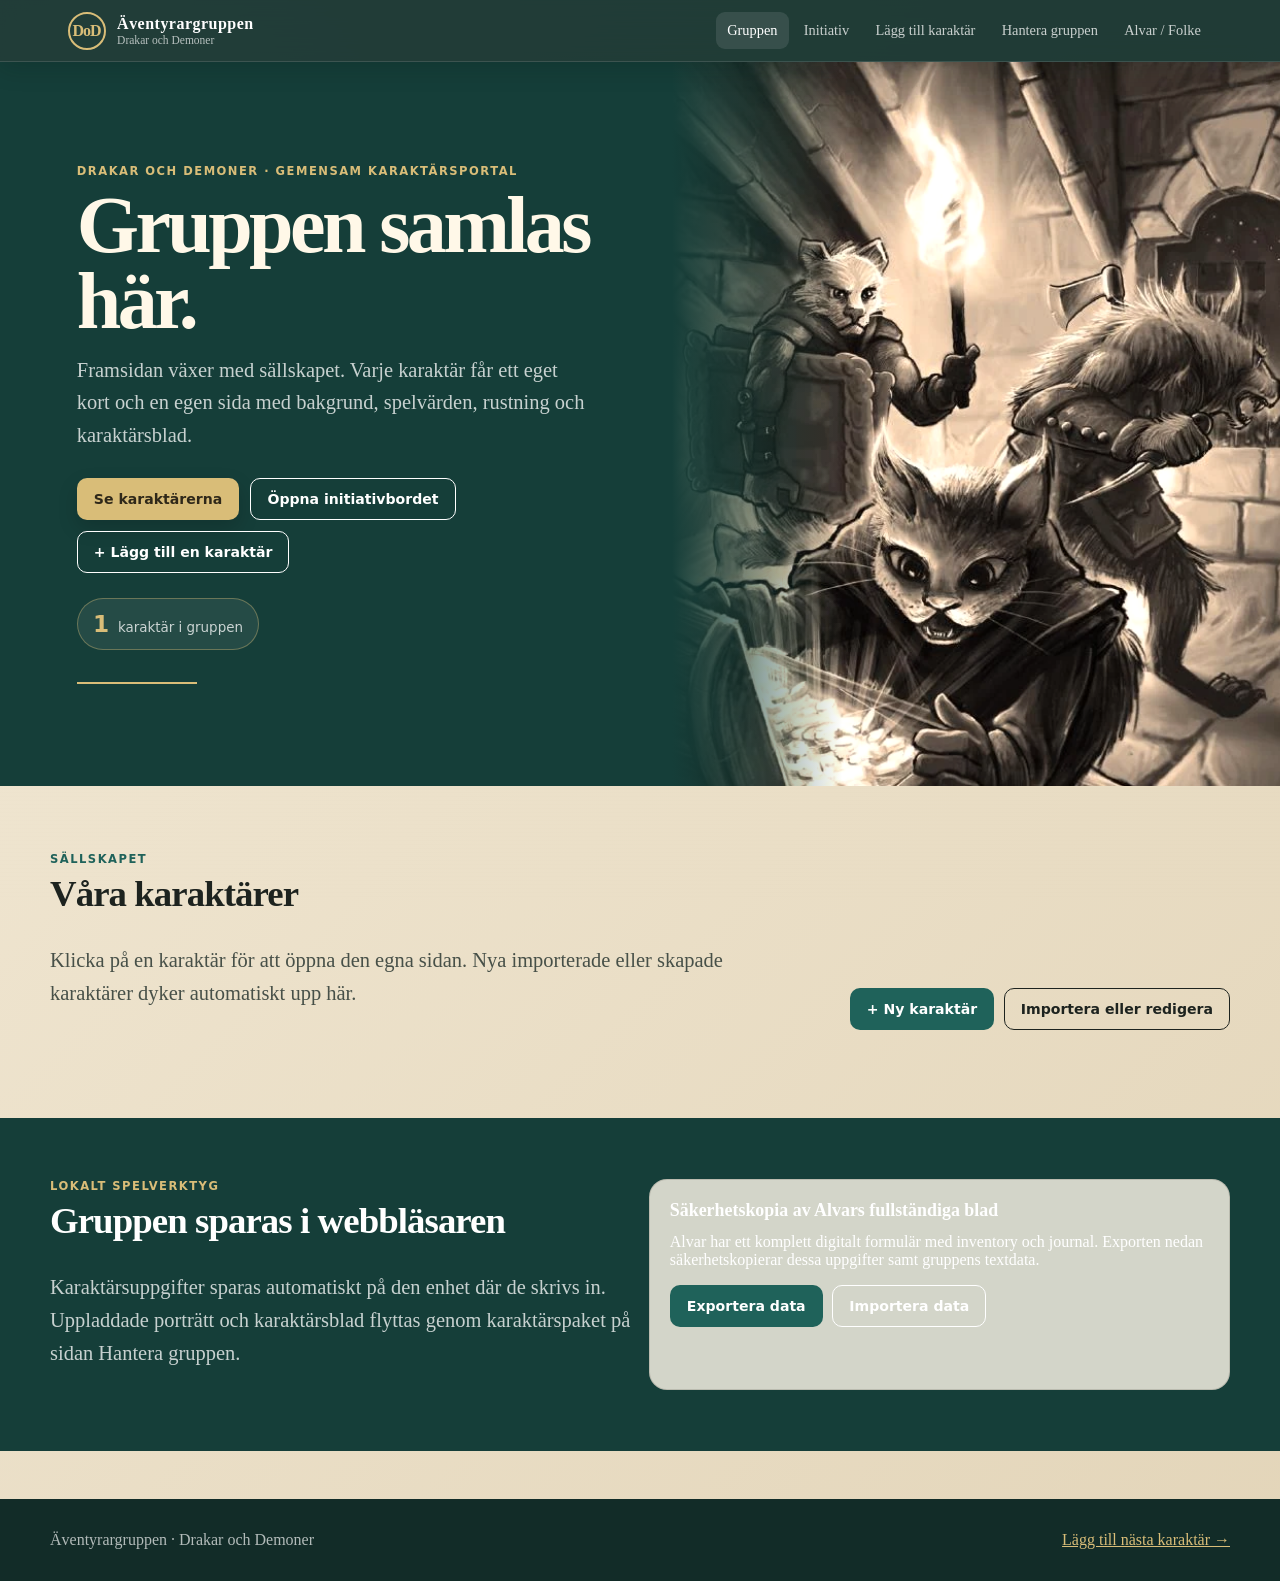
==== commit 8e4fc52f: "Dod Grupp med initiativ" ====
--- a/index.html
+++ b/index.html
@@ -3,8 +3,8 @@
 <head>
   <meta charset="utf-8">
   <meta name="viewport" content="width=device-width, initial-scale=1">
-  <meta name="description" content="Karaktärssida och kampanjverktyg för Alvar Folke Musta i Drakar och Demoner.">
-  <title>Alvar Musta — känd som Folke</title>
+  <meta name="description" content="Gemensam karaktärssida för en grupp i Drakar och Demoner.">
+  <title>Äventyrargruppen — Drakar och Demoner</title>
   <link rel="icon" href="assets/images/favicon.svg" type="image/svg+xml">
   <link rel="stylesheet" href="assets/css/styles.css">
   <script defer src="assets/js/app.js"></script>
@@ -14,101 +14,71 @@
   <header class="site-header">
     <div class="header-inner">
       <a class="brand" href="index.html">
-        <span class="brand-mark">AM</span>
-        <span><strong>Alvar Musta</strong><small>De flesta kallar honom Folke</small></span>
+        <span class="brand-mark">DoD</span>
+        <span><strong>Äventyrargruppen</strong><small>Drakar och Demoner</small></span>
       </a>
       <button class="nav-toggle" type="button" aria-expanded="false" aria-label="Öppna meny">Meny</button>
       <nav class="site-nav" aria-label="Huvudmeny">
-        <a class="active" href="index.html">Översikt</a>
-        <a href="character.html">Karaktärsblad</a>
-        <a href="background.html">Bakgrund</a>
-        <a href="inventory.html">Inventory</a>
-        <a href="party.html">Gruppen</a>
-        <a href="journal.html">Journal</a>
+        <a class="active" href="index.html">Gruppen</a>
+        <a href="initiative.html">Initiativ</a>
+        <a href="party.html#new">Lägg till karaktär</a>
+        <a href="party.html">Hantera gruppen</a>
+        <a href="character.html">Alvar / Folke</a>
       </nav>
     </div>
   </header>
 
   <main>
-    <section class="hero">
+    <section class="hero group-hero">
       <div class="hero-copy">
-        <p class="eyebrow">Drakar och Demoner · Kattfolk · Rififi</p>
-        <h1>Alvar Musta.<br>Känd som Folke.</h1>
-        <p class="lead">Nyfiken berättare, skicklig inbrottstjuv och möjligen magiker — även om han själv aldrig skulle uttrycka det så.</p>
+        <p class="eyebrow">Drakar och Demoner · Gemensam karaktärsportal</p>
+        <h1>Gruppen samlas här.</h1>
+        <p class="lead">Framsidan växer med sällskapet. Varje karaktär får ett eget kort och en egen sida med bakgrund, spelvärden, rustning och karaktärsblad.</p>
         <div class="hero-actions">
-          <a class="btn btn-primary" href="character.html">Öppna karaktärsbladet</a>
-          <a class="btn btn-ghost" href="journal.html">Skriv i journalen</a>
+          <a class="btn btn-primary" href="#characters">Se karaktärerna</a>
+          <a class="btn btn-ghost" href="initiative.html">Öppna initiativbordet</a>
+          <a class="btn btn-ghost" href="party.html#new">+ Lägg till en karaktär</a>
+        </div>
+        <div class="group-count" aria-live="polite">
+          <strong id="home-character-count">1</strong>
+          <span id="home-character-count-label">karaktär i gruppen</span>
         </div>
       </div>
       <div class="hero-art">
-        <img src="assets/images/kattfolkstjuvar.webp" alt="Kattfolkstjuvar undersöker en skattkista i ett stenvalv">
+        <img src="assets/images/kattfolkstjuvar.webp" alt="En grupp äventyrare undersöker en skattkista i ett stenvalv">
       </div>
     </section>
 
-    <section class="quick-facts container">
-      <div class="grid grid-4">
-        <div class="card fact"><p class="eyebrow">Kroppspoäng</p><strong id="home-hp">16 / 16</strong><span>Följ skador under spel</span></div>
-        <div class="card fact"><p class="eyebrow">Viljepoäng</p><strong id="home-wp">16 / 16</strong><span>Förmågor och magi</span></div>
-        <div class="card fact"><p class="eyebrow">Packning</p><strong id="home-inventory">6 / 12</strong><span>Använda bärplatser</span></div>
-        <div class="card fact"><p class="eyebrow">Journal</p><strong id="home-journal">0</strong><span>Sparade anteckningar</span></div>
+    <section id="characters" class="section container">
+      <div class="page-head group-page-head">
+        <div>
+          <p class="eyebrow">Sällskapet</p>
+          <h2>Våra karaktärer</h2>
+          <p class="lead">Klicka på en karaktär för att öppna den egna sidan. Nya importerade eller skapade karaktärer dyker automatiskt upp här.</p>
+        </div>
+        <div class="tools no-print">
+          <a class="btn btn-secondary" href="party.html#new">+ Ny karaktär</a>
+          <a class="btn btn-ghost" href="party.html">Importera eller redigera</a>
+        </div>
       </div>
-    </section>
 
-    <section class="section container">
-      <div class="page-head">
-        <p class="eyebrow">Spelverktyg</p>
-        <h2>Allt om Alvar på ett ställe</h2>
-        <p class="lead">Alla ändringar sparas automatiskt i webbläsaren. Sajten fungerar utan konto, databas eller serverkod.</p>
-      </div>
-      <div class="grid grid-2">
-        <a class="card link-card" href="character.html">
-          <p class="eyebrow">01</p>
-          <h2>Karaktärsblad</h2>
-          <p>Grundegenskaper, färdigheter, förmågor, magi, vapen, rustning, tillstånd och resurser.</p>
-          <span class="arrow">Öppna →</span>
-        </a>
-        <a class="card link-card" href="background.html">
-          <p class="eyebrow">02</p>
-          <h2>Bakgrund</h2>
-          <p>Tricilve, familjen Musta, arbetet hos Rosenmark och varför han plötsligt började kalla sig Folke.</p>
-          <span class="arrow">Läs →</span>
-        </a>
-        <a class="card link-card" href="inventory.html">
-          <p class="eyebrow">03</p>
-          <h2>Inventory</h2>
-          <p>Lägg till, ändra och ta bort föremål. Håll koll på antal, bärplatser, pengar och vad som är buret.</p>
-          <span class="arrow">Hantera →</span>
-        </a>
-        <a class="card link-card" href="journal.html">
-          <p class="eyebrow">04</p>
-          <h2>Journal</h2>
-          <p>Skriv daterade kampanjanteckningar med plats, etiketter och fria reflektioner från vägarna.</p>
-          <span class="arrow">Skriv →</span>
-        </a>
-        <a class="card link-card" href="party.html">
-          <p class="eyebrow">05</p>
-          <h2>Gruppen</h2>
-          <p>Lägg till medspelarnas bakgrunder, porträtt och karaktärsblad. Varje karaktär får en egen flik.</p>
-          <span class="arrow">Samla gruppen →</span>
-        </a>
-      </div>
+      <div id="home-character-grid" class="character-gallery" aria-live="polite"></div>
     </section>
 
     <section class="section section-dark">
       <div class="container grid grid-2">
         <div>
-          <p class="eyebrow">Den första lögnen</p>
-          <h2>”Öh… Folke.”</h2>
-          <p class="lead">Som om han själv inte riktigt vet varför just det namnet kom ut först.</p>
+          <p class="eyebrow">Lokalt spelverktyg</p>
+          <h2>Gruppen sparas i webbläsaren</h2>
+          <p class="lead">Karaktärsuppgifter sparas automatiskt på den enhet där de skrivs in. Uppladdade porträtt och karaktärsblad flyttas genom karaktärspaket på sidan Hantera gruppen.</p>
         </div>
         <div class="card card-flat">
-          <h3>Säkerhetskopia</h3>
-          <p>Exportera Alvars data till en JSON-fil. Medspelarnas uppladdade PDF-filer och bilder flyttas i stället med knappen ”Exportera karaktärspaket” på gruppsidan.</p>
+          <h3>Säkerhetskopia av Alvars fullständiga blad</h3>
+          <p>Alvar har ett komplett digitalt formulär med inventory och journal. Exporten nedan säkerhetskopierar dessa uppgifter samt gruppens textdata.</p>
           <div class="tools">
             <button class="btn btn-secondary" type="button" data-export>Exportera data</button>
             <label class="btn btn-ghost" for="import-home">Importera data</label>
             <input id="import-home" type="file" accept="application/json,.json" data-import hidden>
-            <button class="btn btn-danger" type="button" data-reset>Återställ allt</button>
           </div>
         </div>
       </div>
@@ -117,8 +87,8 @@
 
   <footer class="site-footer">
     <div class="container footer-inner">
-      <span>Alvar Folke Musta · privat kampanjverktyg</span>
-      <a href="assets/docs/Alvar-Folke-Musta-karaktarsblad.pdf">Öppna originalbladet som PDF</a>
+      <span>Äventyrargruppen · Drakar och Demoner</span>
+      <a href="party.html#new">Lägg till nästa karaktär →</a>
     </div>
   </footer>
   <div id="toast" class="toast" role="status" aria-live="polite"></div>
--- a/assets/css/styles.css
+++ b/assets/css/styles.css
@@ -584,3 +584,462 @@
   .armor-score { min-height: 105px; }
   .damage-protection-grid { grid-template-columns: 1fr; }
 }
+
+/* Gemensam gruppfront */
+.group-hero { min-height: 590px; }
+.group-hero .hero-art img { object-position: center 34%; }
+.group-count {
+  display: inline-flex;
+  align-items: baseline;
+  gap: .55rem;
+  margin-top: 1.6rem;
+  padding: .7rem .95rem;
+  border: 1px solid rgba(217,189,120,.38);
+  border-radius: 999px;
+  background: rgba(255,255,255,.07);
+  font-family: system-ui, sans-serif;
+}
+.group-count strong { color: var(--gold-light); font-size: 1.45rem; }
+.group-count span { color: rgba(255,255,255,.76); font-size: .84rem; }
+.group-page-head {
+  display: flex;
+  align-items: end;
+  justify-content: space-between;
+  gap: 1.5rem;
+  padding-top: .35rem;
+}
+.group-page-head > div:first-child { max-width: 760px; }
+.character-gallery {
+  display: grid;
+  grid-template-columns: repeat(3, minmax(0, 1fr));
+  gap: 1.2rem;
+  align-items: stretch;
+}
+.character-card {
+  min-width: 0;
+  display: flex;
+  flex-direction: column;
+  overflow: hidden;
+  border: 1px solid rgba(75,70,55,.2);
+  border-radius: 20px;
+  background: rgba(248,242,229,.88);
+  box-shadow: var(--shadow);
+  transition: transform .18s ease, box-shadow .18s ease;
+}
+.character-card:hover { transform: translateY(-4px); box-shadow: 0 24px 58px rgba(20,24,20,.21); }
+.character-card-main {
+  display: flex;
+  flex: 1;
+  flex-direction: column;
+  color: inherit;
+  text-decoration: none;
+}
+.character-card-portrait {
+  position: relative;
+  aspect-ratio: 4 / 3;
+  display: grid;
+  place-items: center;
+  overflow: hidden;
+  color: var(--gold-light);
+  background:
+    radial-gradient(circle at 28% 20%, rgba(217,189,120,.22), transparent 28%),
+    linear-gradient(145deg, #1f625a, #102f2b);
+}
+.character-card-portrait img { width: 100%; height: 100%; object-fit: cover; }
+.character-card-portrait.has-image::after {
+  content: '';
+  position: absolute;
+  inset: 0;
+  background: linear-gradient(0deg, rgba(12,34,31,.55), transparent 48%);
+  pointer-events: none;
+}
+.character-initials {
+  font-family: system-ui, sans-serif;
+  font-size: clamp(3.2rem, 8vw, 5.4rem);
+  font-weight: 850;
+  letter-spacing: -.08em;
+}
+.character-card-badge {
+  position: absolute;
+  z-index: 2;
+  left: .8rem;
+  bottom: .75rem;
+  padding: .38rem .58rem;
+  border: 1px solid rgba(255,255,255,.24);
+  border-radius: 999px;
+  color: white;
+  background: rgba(17,44,40,.78);
+  backdrop-filter: blur(8px);
+  font-family: system-ui, sans-serif;
+  font-size: .68rem;
+  font-weight: 750;
+  letter-spacing: .04em;
+}
+.character-card-copy { display: flex; flex: 1; flex-direction: column; padding: 1.2rem; }
+.character-card-copy h3 { margin-bottom: .25rem; font-size: clamp(1.55rem, 3vw, 2.05rem); line-height: 1.02; }
+.character-alias { margin-bottom: 1rem; color: var(--green); font-style: italic; }
+.character-card-facts {
+  display: grid;
+  grid-template-columns: repeat(2, minmax(0, 1fr));
+  gap: .55rem;
+  margin: .25rem 0 1rem;
+}
+.character-card-facts div {
+  min-width: 0;
+  padding: .58rem .65rem;
+  border: 1px solid var(--line);
+  border-radius: 10px;
+  background: rgba(255,255,255,.38);
+}
+.character-card-facts dt {
+  font-family: system-ui, sans-serif;
+  text-transform: uppercase;
+  letter-spacing: .08em;
+  font-size: .62rem;
+  color: var(--ink-soft);
+}
+.character-card-facts dd { margin: .18rem 0 0; font-size: .86rem; font-weight: 700; overflow-wrap: anywhere; }
+.character-card-resources {
+  display: flex;
+  gap: .55rem;
+  flex-wrap: wrap;
+  margin-top: auto;
+  padding-top: .35rem;
+}
+.character-card-resources span {
+  padding: .4rem .55rem;
+  border-radius: 8px;
+  color: var(--green-dark);
+  background: rgba(31,98,90,.09);
+  font-family: system-ui, sans-serif;
+  font-size: .75rem;
+}
+.character-card-open {
+  display: block;
+  margin-top: 1rem;
+  color: var(--green);
+  font-family: system-ui, sans-serif;
+  font-size: .84rem;
+  font-weight: 800;
+}
+.character-card-links {
+  display: grid;
+  grid-template-columns: repeat(4, minmax(0,1fr));
+  border-top: 1px solid var(--line);
+  background: rgba(31,98,90,.045);
+}
+.character-card-links a {
+  padding: .65rem .35rem;
+  border-right: 1px solid var(--line);
+  text-align: center;
+  text-decoration: none;
+  font-family: system-ui, sans-serif;
+  font-size: .72rem;
+  font-weight: 750;
+}
+.character-card-links a:last-child { border-right: 0; }
+.character-card-links a:hover { background: rgba(31,98,90,.1); }
+.character-card-add { border: 2px dashed rgba(31,98,90,.34); box-shadow: none; background: rgba(248,242,229,.45); }
+.character-card-add a {
+  min-height: 100%;
+  display: flex;
+  flex-direction: column;
+  justify-content: center;
+  padding: 2rem;
+  color: inherit;
+  text-decoration: none;
+}
+.character-card-add p:not(.eyebrow) { color: var(--ink-soft); line-height: 1.55; }
+.add-character-symbol {
+  width: 58px;
+  height: 58px;
+  display: grid;
+  place-items: center;
+  margin-bottom: 1.2rem;
+  border-radius: 50%;
+  color: white;
+  background: var(--green);
+  font-family: system-ui, sans-serif;
+  font-size: 2rem;
+  line-height: 1;
+}
+.party-tab-link { display: inline-flex; align-items: center; text-decoration: none; }
+
+@media (max-width: 980px) {
+  .character-gallery { grid-template-columns: repeat(2, minmax(0,1fr)); }
+}
+@media (max-width: 720px) {
+  .group-page-head { align-items: flex-start; flex-direction: column; }
+  .character-gallery { grid-template-columns: 1fr; }
+  .character-card-facts { grid-template-columns: 1fr 1fr; }
+}
+@media (max-width: 420px) {
+  .character-card-facts { grid-template-columns: 1fr; }
+  .character-card-links { grid-template-columns: repeat(2, minmax(0,1fr)); }
+  .character-card-links a:nth-child(2) { border-right: 0; }
+  .character-card-links a:nth-child(-n+2) { border-bottom: 1px solid var(--line); }
+}
+
+/* Initiative board */
+.initiative-page-head {
+  display: flex;
+  align-items: flex-end;
+  justify-content: space-between;
+  gap: 2rem;
+}
+.initiative-room-box {
+  width: min(390px, 100%);
+  padding: 1rem;
+  border: 1px solid var(--line);
+  border-radius: 14px;
+  background: rgba(248,242,229,.78);
+  box-shadow: 0 10px 28px rgba(20,24,20,.08);
+}
+.initiative-room-box .field { margin-bottom: .65rem; }
+.initiative-room-box .dice-status { display: block; margin-top: .65rem; }
+.initiative-layout {
+  display: grid;
+  grid-template-columns: minmax(260px, 340px) minmax(0, 1fr);
+  gap: 1.25rem;
+  align-items: start;
+}
+.initiative-sidebar { position: sticky; top: 84px; }
+.initiative-sidebar-heading {
+  display: flex;
+  align-items: flex-start;
+  justify-content: space-between;
+  gap: 1rem;
+  margin-bottom: 1rem;
+}
+.initiative-sidebar-heading h2 { margin-bottom: 0; }
+.initiative-count {
+  flex: 0 0 auto;
+  padding: .4rem .55rem;
+  border-radius: 999px;
+  background: rgba(31,98,90,.1);
+  color: var(--green-dark);
+  font-family: system-ui, sans-serif;
+  font-size: .72rem;
+  font-weight: 800;
+}
+.initiative-roster { display: grid; gap: .55rem; }
+.initiative-roster-row {
+  display: flex;
+  align-items: center;
+  justify-content: space-between;
+  gap: .65rem;
+  padding: .55rem;
+  border: 1px solid var(--line);
+  border-radius: 11px;
+  background: rgba(255,255,255,.35);
+}
+.initiative-roster-row.selected {
+  border-color: rgba(31,98,90,.38);
+  background: rgba(31,98,90,.07);
+}
+.initiative-roster-row label {
+  min-width: 0;
+  display: grid;
+  grid-template-columns: auto auto minmax(0,1fr);
+  align-items: center;
+  gap: .55rem;
+  cursor: pointer;
+}
+.initiative-roster-row input { width: 18px; height: 18px; accent-color: var(--green); }
+.initiative-roster-row strong,
+.initiative-roster-row small { display: block; }
+.initiative-roster-row strong { overflow-wrap: anywhere; }
+.initiative-roster-row small { margin-top: .1rem; color: var(--ink-soft); font-family: system-ui, sans-serif; font-size: .7rem; }
+.initiative-roster-token {
+  min-width: 34px;
+  padding: .3rem .35rem;
+  border-radius: 7px;
+  background: var(--green-dark);
+  color: white;
+  text-align: center;
+  font-family: system-ui, sans-serif;
+  font-size: .62rem;
+  font-weight: 850;
+  letter-spacing: .04em;
+}
+.initiative-sidebar-actions { display: grid; gap: .9rem; margin-top: 1rem; }
+.initiative-add-npc { display: grid; gap: .55rem; padding-top: .9rem; border-top: 1px solid var(--line); }
+.initiative-rules { margin-top: 1rem; border-top: 1px solid var(--line); padding-top: .85rem; }
+.initiative-rules summary { cursor: pointer; color: var(--green-dark); font-weight: 800; }
+.initiative-rules div { margin-top: .8rem; color: var(--ink-soft); font-size: .88rem; line-height: 1.55; }
+.initiative-rules p:last-child { margin-bottom: 0; }
+.initiative-main { min-width: 0; }
+.initiative-controls {
+  display: flex;
+  align-items: center;
+  justify-content: space-between;
+  gap: 1.25rem;
+  margin-bottom: 1rem;
+}
+.initiative-controls h2 { margin-bottom: .25rem; }
+.initiative-controls .tools { justify-content: flex-end; }
+.initiative-swap-hint {
+  margin: .65rem 0 0;
+  padding: .6rem .75rem;
+  border-radius: 9px;
+  background: rgba(181,138,69,.16);
+  color: #654b1f;
+  font-family: system-ui, sans-serif;
+  font-weight: 750;
+  font-size: .82rem;
+}
+.initiative-board {
+  display: grid;
+  grid-template-columns: repeat(auto-fit, minmax(190px, 1fr));
+  gap: 1rem;
+  align-items: start;
+}
+.initiative-empty-board {
+  grid-column: 1 / -1;
+  min-height: 390px;
+  display: grid;
+  place-items: center;
+  align-content: center;
+  padding: 2rem;
+  border: 2px dashed rgba(31,98,90,.28);
+  border-radius: var(--radius);
+  text-align: center;
+  background: rgba(248,242,229,.5);
+}
+.initiative-empty-card {
+  width: 92px;
+  aspect-ratio: 2 / 3;
+  display: grid;
+  place-items: center;
+  margin-bottom: 1rem;
+  border: 3px solid var(--green);
+  border-radius: 12px;
+  color: var(--green);
+  background: rgba(255,255,255,.4);
+  font-size: 3rem;
+  font-weight: 800;
+}
+.initiative-card {
+  position: relative;
+  padding: .7rem;
+  border: 2px solid rgba(31,98,90,.22);
+  border-radius: 16px;
+  background: rgba(248,242,229,.74);
+  box-shadow: 0 14px 30px rgba(20,24,20,.1);
+  transition: transform .18s ease, border-color .18s ease, box-shadow .18s ease;
+}
+.initiative-card.current {
+  transform: translateY(-4px);
+  border-color: var(--gold);
+  box-shadow: 0 18px 38px rgba(104,76,29,.2);
+}
+.initiative-card.waiting-source { border-color: var(--gold); background: rgba(217,189,120,.17); }
+.initiative-card.swap-candidate { outline: 3px dashed rgba(31,98,90,.45); outline-offset: 3px; }
+.initiative-card.acted { opacity: .82; background: rgba(25,35,31,.08); }
+.initiative-current-label {
+  position: absolute;
+  z-index: 3;
+  top: -.7rem;
+  left: 50%;
+  transform: translateX(-50%);
+  padding: .32rem .55rem;
+  border-radius: 999px;
+  background: var(--gold-light);
+  color: #322713;
+  font-family: system-ui, sans-serif;
+  font-size: .66rem;
+  font-weight: 900;
+  white-space: nowrap;
+  box-shadow: 0 5px 14px rgba(0,0,0,.14);
+}
+.initiative-card-face {
+  width: 100%;
+  min-height: 285px;
+  display: flex;
+  flex-direction: column;
+  align-items: center;
+  justify-content: center;
+  padding: 1rem;
+  border: 0;
+  border-radius: 12px;
+  color: #f8efd9;
+  background:
+    radial-gradient(circle at center, rgba(217,189,120,.13), transparent 44%),
+    repeating-linear-gradient(45deg, rgba(255,255,255,.025) 0 5px, transparent 5px 10px),
+    var(--green-dark);
+  box-shadow: inset 0 0 0 2px rgba(217,189,120,.48), inset 0 0 0 8px rgba(12,35,32,.48);
+  text-align: center;
+}
+.initiative-card.acted .initiative-card-face {
+  background:
+    radial-gradient(circle at center, rgba(140,49,45,.23), transparent 48%),
+    repeating-linear-gradient(135deg, rgba(255,255,255,.035) 0 5px, transparent 5px 10px),
+    #272d29;
+  box-shadow: inset 0 0 0 2px rgba(217,189,120,.3), inset 0 0 0 8px rgba(0,0,0,.22);
+}
+.initiative-number {
+  display: block;
+  font-size: clamp(4.5rem, 10vw, 7rem);
+  line-height: .85;
+  color: var(--gold-light);
+  font-weight: 800;
+  text-shadow: 0 4px 0 rgba(0,0,0,.2);
+}
+.initiative-card-type {
+  margin: .9rem 0 .45rem;
+  color: rgba(255,255,255,.63);
+  font-family: system-ui, sans-serif;
+  text-transform: uppercase;
+  letter-spacing: .12em;
+  font-size: .62rem;
+  font-weight: 850;
+}
+.initiative-name { font-size: 1.25rem; line-height: 1.05; }
+.initiative-card-face > small { margin-top: .3rem; color: rgba(255,255,255,.67); font-family: system-ui, sans-serif; }
+.initiative-delayed {
+  margin-top: .7rem;
+  padding: .32rem .5rem;
+  border: 1px solid rgba(217,189,120,.5);
+  border-radius: 999px;
+  color: var(--gold-light);
+  font-family: system-ui, sans-serif;
+  font-size: .65rem;
+  font-weight: 800;
+}
+.initiative-card-back-mark {
+  width: 76px;
+  height: 76px;
+  display: grid;
+  place-items: center;
+  margin-bottom: 1rem;
+  border: 2px solid var(--gold-light);
+  border-radius: 50%;
+  color: var(--gold-light);
+  font-size: 1.35rem;
+  font-weight: 850;
+}
+.initiative-card.acted .initiative-card-face strong { font-size: 1.4rem; letter-spacing: .1em; }
+.initiative-card-actions { display: grid; gap: .45rem; margin-top: .65rem; }
+.initiative-reactive-warning {
+  margin: .65rem .2rem 0;
+  color: var(--red);
+  font-family: system-ui, sans-serif;
+  font-size: .72rem;
+  font-weight: 750;
+  line-height: 1.35;
+}
+.initiative-notice { margin-bottom: 1rem; }
+
+@media (max-width: 980px) {
+  .initiative-page-head { align-items: flex-start; flex-direction: column; }
+  .initiative-layout { grid-template-columns: 1fr; }
+  .initiative-sidebar { position: static; }
+  .initiative-controls { align-items: flex-start; flex-direction: column; }
+  .initiative-controls .tools { justify-content: flex-start; }
+}
+@media (max-width: 560px) {
+  .initiative-board { grid-template-columns: 1fr; }
+  .initiative-card-face { min-height: 245px; }
+  .initiative-controls .tools { width: 100%; display: grid; }
+  .initiative-controls .btn { width: 100%; }
+}
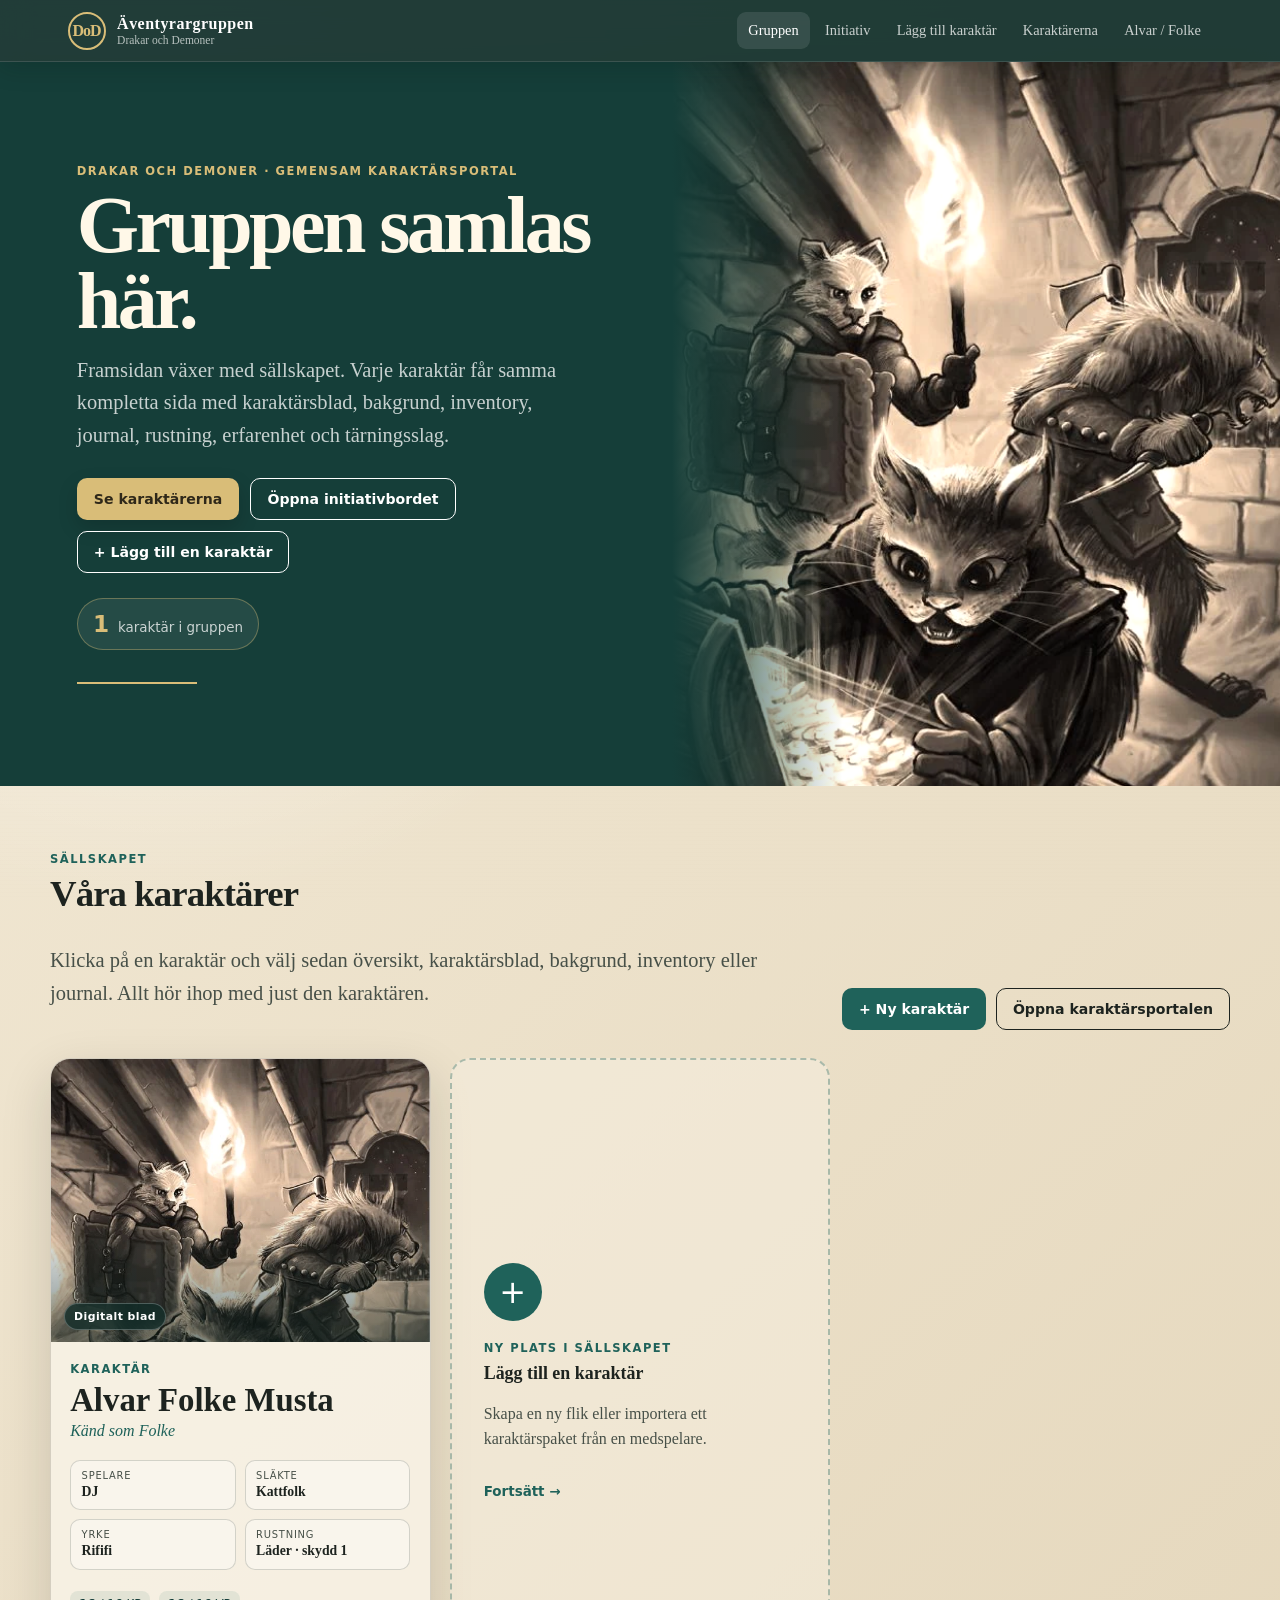
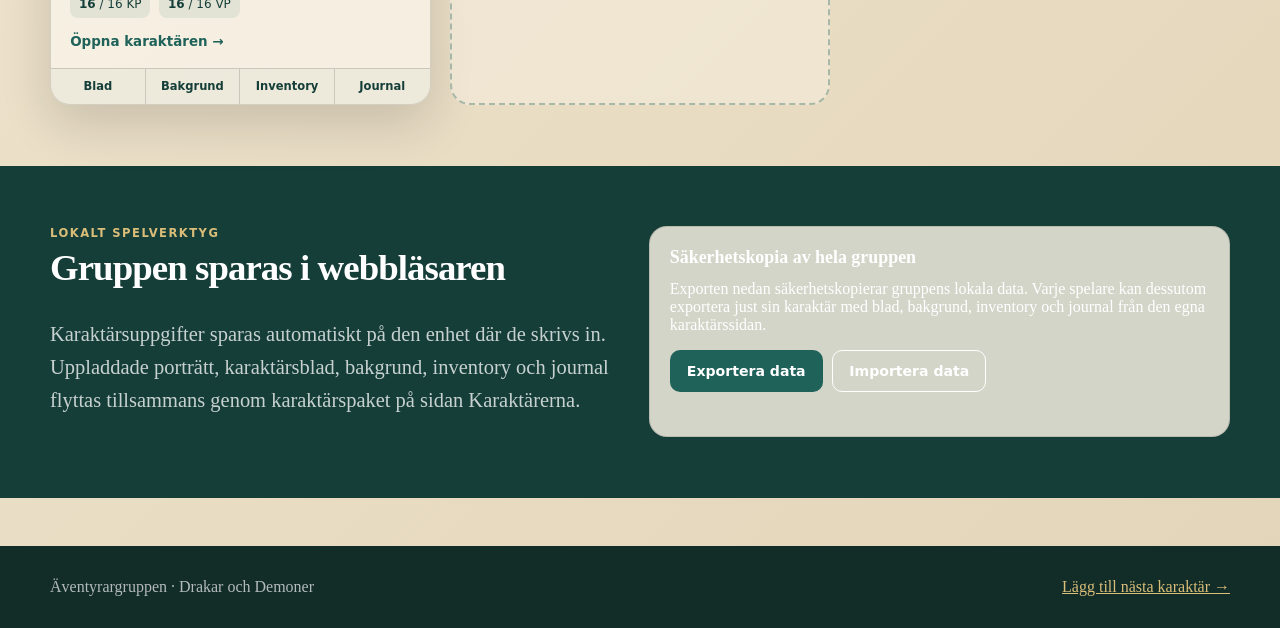
==== commit 4c533d9e: "Dod grupp" ====
--- a/index.html
+++ b/index.html
@@ -22,8 +22,8 @@
         <a class="active" href="index.html">Gruppen</a>
         <a href="initiative.html">Initiativ</a>
         <a href="party.html#new">Lägg till karaktär</a>
-        <a href="party.html">Hantera gruppen</a>
-        <a href="character.html">Alvar / Folke</a>
+        <a href="party.html">Karaktärerna</a>
+        <a href="party.html#alvar/overview">Alvar / Folke</a>
       </nav>
     </div>
   </header>
@@ -33,7 +33,7 @@
       <div class="hero-copy">
         <p class="eyebrow">Drakar och Demoner · Gemensam karaktärsportal</p>
         <h1>Gruppen samlas här.</h1>
-        <p class="lead">Framsidan växer med sällskapet. Varje karaktär får ett eget kort och en egen sida med bakgrund, spelvärden, rustning och karaktärsblad.</p>
+        <p class="lead">Framsidan växer med sällskapet. Varje karaktär får samma kompletta sida med karaktärsblad, bakgrund, inventory, journal, rustning, erfarenhet och tärningsslag.</p>
         <div class="hero-actions">
           <a class="btn btn-primary" href="#characters">Se karaktärerna</a>
           <a class="btn btn-ghost" href="initiative.html">Öppna initiativbordet</a>
@@ -54,11 +54,11 @@
         <div>
           <p class="eyebrow">Sällskapet</p>
           <h2>Våra karaktärer</h2>
-          <p class="lead">Klicka på en karaktär för att öppna den egna sidan. Nya importerade eller skapade karaktärer dyker automatiskt upp här.</p>
+          <p class="lead">Klicka på en karaktär och välj sedan översikt, karaktärsblad, bakgrund, inventory eller journal. Allt hör ihop med just den karaktären.</p>
         </div>
         <div class="tools no-print">
           <a class="btn btn-secondary" href="party.html#new">+ Ny karaktär</a>
-          <a class="btn btn-ghost" href="party.html">Importera eller redigera</a>
+          <a class="btn btn-ghost" href="party.html">Öppna karaktärsportalen</a>
         </div>
       </div>
 
@@ -70,11 +70,11 @@
         <div>
           <p class="eyebrow">Lokalt spelverktyg</p>
           <h2>Gruppen sparas i webbläsaren</h2>
-          <p class="lead">Karaktärsuppgifter sparas automatiskt på den enhet där de skrivs in. Uppladdade porträtt och karaktärsblad flyttas genom karaktärspaket på sidan Hantera gruppen.</p>
+          <p class="lead">Karaktärsuppgifter sparas automatiskt på den enhet där de skrivs in. Uppladdade porträtt, karaktärsblad, bakgrund, inventory och journal flyttas tillsammans genom karaktärspaket på sidan Karaktärerna.</p>
         </div>
         <div class="card card-flat">
-          <h3>Säkerhetskopia av Alvars fullständiga blad</h3>
-          <p>Alvar har ett komplett digitalt formulär med inventory och journal. Exporten nedan säkerhetskopierar dessa uppgifter samt gruppens textdata.</p>
+          <h3>Säkerhetskopia av hela gruppen</h3>
+          <p>Exporten nedan säkerhetskopierar gruppens lokala data. Varje spelare kan dessutom exportera just sin karaktär med blad, bakgrund, inventory och journal från den egna karaktärssidan.</p>
           <div class="tools">
             <button class="btn btn-secondary" type="button" data-export>Exportera data</button>
             <label class="btn btn-ghost" for="import-home">Importera data</label>
--- a/assets/css/styles.css
+++ b/assets/css/styles.css
@@ -1043,3 +1043,139 @@
   .initiative-controls .tools { width: 100%; display: grid; }
   .initiative-controls .btn { width: 100%; }
 }
+
+/* Version 7: varje karaktär har ett komplett eget arbetsrum */
+.character-profile-compact { grid-template-columns: 175px minmax(0,1fr); }
+.character-profile-compact .party-portrait { max-width:175px; }
+.character-profile-compact h1 { font-size:clamp(2rem,4vw,3.7rem); }
+.character-section-tabs {
+  display:flex;
+  gap:.45rem;
+  align-items:center;
+  overflow-x:auto;
+  margin:0 0 1.2rem;
+  padding:.45rem;
+  border:1px solid var(--line);
+  border-radius:15px;
+  background:rgba(255,255,255,.42);
+  scrollbar-width:thin;
+}
+.character-section-tab {
+  flex:0 0 auto;
+  border:0;
+  border-radius:10px;
+  padding:.72rem 1rem;
+  color:var(--green-dark);
+  background:transparent;
+  font-family:system-ui,sans-serif;
+  font-weight:800;
+}
+.character-section-tab:hover { background:rgba(31,98,90,.09); }
+.character-section-tab.active { color:white; background:var(--green-dark); }
+.character-section-content { min-height:360px; }
+.character-resource-grid {
+  display:grid;
+  grid-template-columns:repeat(4,minmax(0,1fr));
+  gap:.65rem;
+  margin:1rem 0;
+}
+.character-resource-grid div,
+.overview-stat-grid button {
+  display:grid;
+  gap:.2rem;
+  padding:.85rem;
+  border:1px solid var(--line);
+  border-radius:12px;
+  background:rgba(31,98,90,.055);
+}
+.character-resource-grid span,
+.overview-stat-grid span {
+  color:var(--ink-soft);
+  font-family:system-ui,sans-serif;
+  font-size:.72rem;
+  line-height:1.35;
+}
+.character-resource-grid strong { color:var(--green-dark); font-size:1.35rem; }
+.overview-stat-grid { display:grid; grid-template-columns:repeat(4,minmax(0,1fr)); gap:.65rem; }
+.overview-stat-grid button { text-align:left; color:inherit; cursor:pointer; }
+.overview-stat-grid button:hover { border-color:var(--green); background:rgba(31,98,90,.1); }
+.overview-stat-grid strong { color:var(--green-dark); font-size:1.8rem; }
+.background-excerpt { max-height:21rem; overflow:hidden; position:relative; }
+.background-editor-card textarea[name="background"] { min-height:520px; }
+.attribute-edit-grid { display:grid; grid-template-columns:repeat(6,minmax(0,1fr)); gap:.65rem; }
+.attribute-edit-grid input { text-align:center; font-size:1.25rem; font-weight:800; }
+.derived-edit-grid { display:grid; grid-template-columns:repeat(4,minmax(0,1fr)); gap:.65rem; margin-top:1rem; }
+.condition-grid { display:grid; grid-template-columns:repeat(3,minmax(0,1fr)); gap:.55rem; margin-top:1rem; }
+.party-skill-section-grid { display:grid; gap:1.25rem; }
+.party-skill-section-grid .subsection-head.compact {
+  display:flex;
+  align-items:center;
+  justify-content:space-between;
+  gap:.75rem;
+  margin:.2rem 0 .45rem;
+  padding-top:.75rem;
+}
+.party-skill-row {
+  grid-template-columns:34px minmax(150px,1fr) 64px 68px auto auto;
+  gap:.45rem;
+  padding:.48rem .2rem;
+}
+.party-skill-row input { text-align:left; }
+.party-skill-row .skill-attr-input,
+.party-skill-row .skill-value { text-align:center; }
+.skill-xp-check {
+  width:28px;
+  height:28px;
+  display:grid;
+  place-items:center;
+  position:relative;
+  border:1px solid rgba(31,98,90,.32);
+  border-radius:7px;
+  background:rgba(255,255,255,.5);
+  cursor:pointer;
+}
+.skill-xp-check input { position:absolute; opacity:0; pointer-events:none; }
+.skill-xp-check span { opacity:0; color:white; font-weight:900; }
+.skill-xp-check:has(input:checked) { background:var(--green); border-color:var(--green); }
+.skill-xp-check:has(input:checked) span { opacity:1; }
+.skill-name-input { min-width:150px; }
+.skill-attr-input { min-width:58px; }
+.experience-summary { margin:.25rem 0 0; color:var(--ink-soft); font-family:system-ui,sans-serif; font-size:.82rem; }
+.editable-list { display:grid; gap:.55rem; }
+.editable-list-row { display:grid; grid-template-columns:minmax(130px,.7fr) minmax(180px,1.3fr) auto; gap:.5rem; align-items:center; }
+.character-sheet-layout .party-sheet-pdf { height:680px; }
+.character-sheet-layout .party-side-column { position:sticky; top:88px; }
+.party-weapon-table { min-width:960px; }
+.party-weapon-table td:nth-last-child(-n+3) { white-space:nowrap; }
+
+@media (max-width: 1100px) {
+  .attribute-edit-grid { grid-template-columns:repeat(3,minmax(0,1fr)); }
+  .character-resource-grid,
+  .overview-stat-grid { grid-template-columns:repeat(2,minmax(0,1fr)); }
+  .character-sheet-layout .party-side-column { position:static; }
+}
+@media (max-width: 760px) {
+  .character-profile-compact { grid-template-columns:1fr; }
+  .character-section-tabs { border-radius:12px; }
+  .character-section-tab { padding:.65rem .8rem; }
+  .derived-edit-grid { grid-template-columns:repeat(2,minmax(0,1fr)); }
+  .condition-grid { grid-template-columns:repeat(2,minmax(0,1fr)); }
+  .party-skill-row { grid-template-columns:32px minmax(120px,1fr) 56px 62px; }
+  .party-skill-row .btn,
+  .party-skill-row .icon-button { grid-column:auto; }
+  .party-skill-row .btn { grid-column:2/4; }
+  .party-skill-row .icon-button { grid-column:4; }
+  .editable-list-row { grid-template-columns:1fr; }
+  .background-editor-card textarea[name="background"] { min-height:380px; }
+}
+@media (max-width: 480px) {
+  .attribute-edit-grid,
+  .derived-edit-grid,
+  .condition-grid,
+  .character-resource-grid,
+  .overview-stat-grid { grid-template-columns:1fr 1fr; }
+  .party-skill-row { grid-template-columns:30px minmax(100px,1fr) 54px; }
+  .party-skill-row .skill-value { grid-column:3; }
+  .party-skill-row .btn { grid-column:2; }
+  .party-skill-row .icon-button { grid-column:3; }
+}
